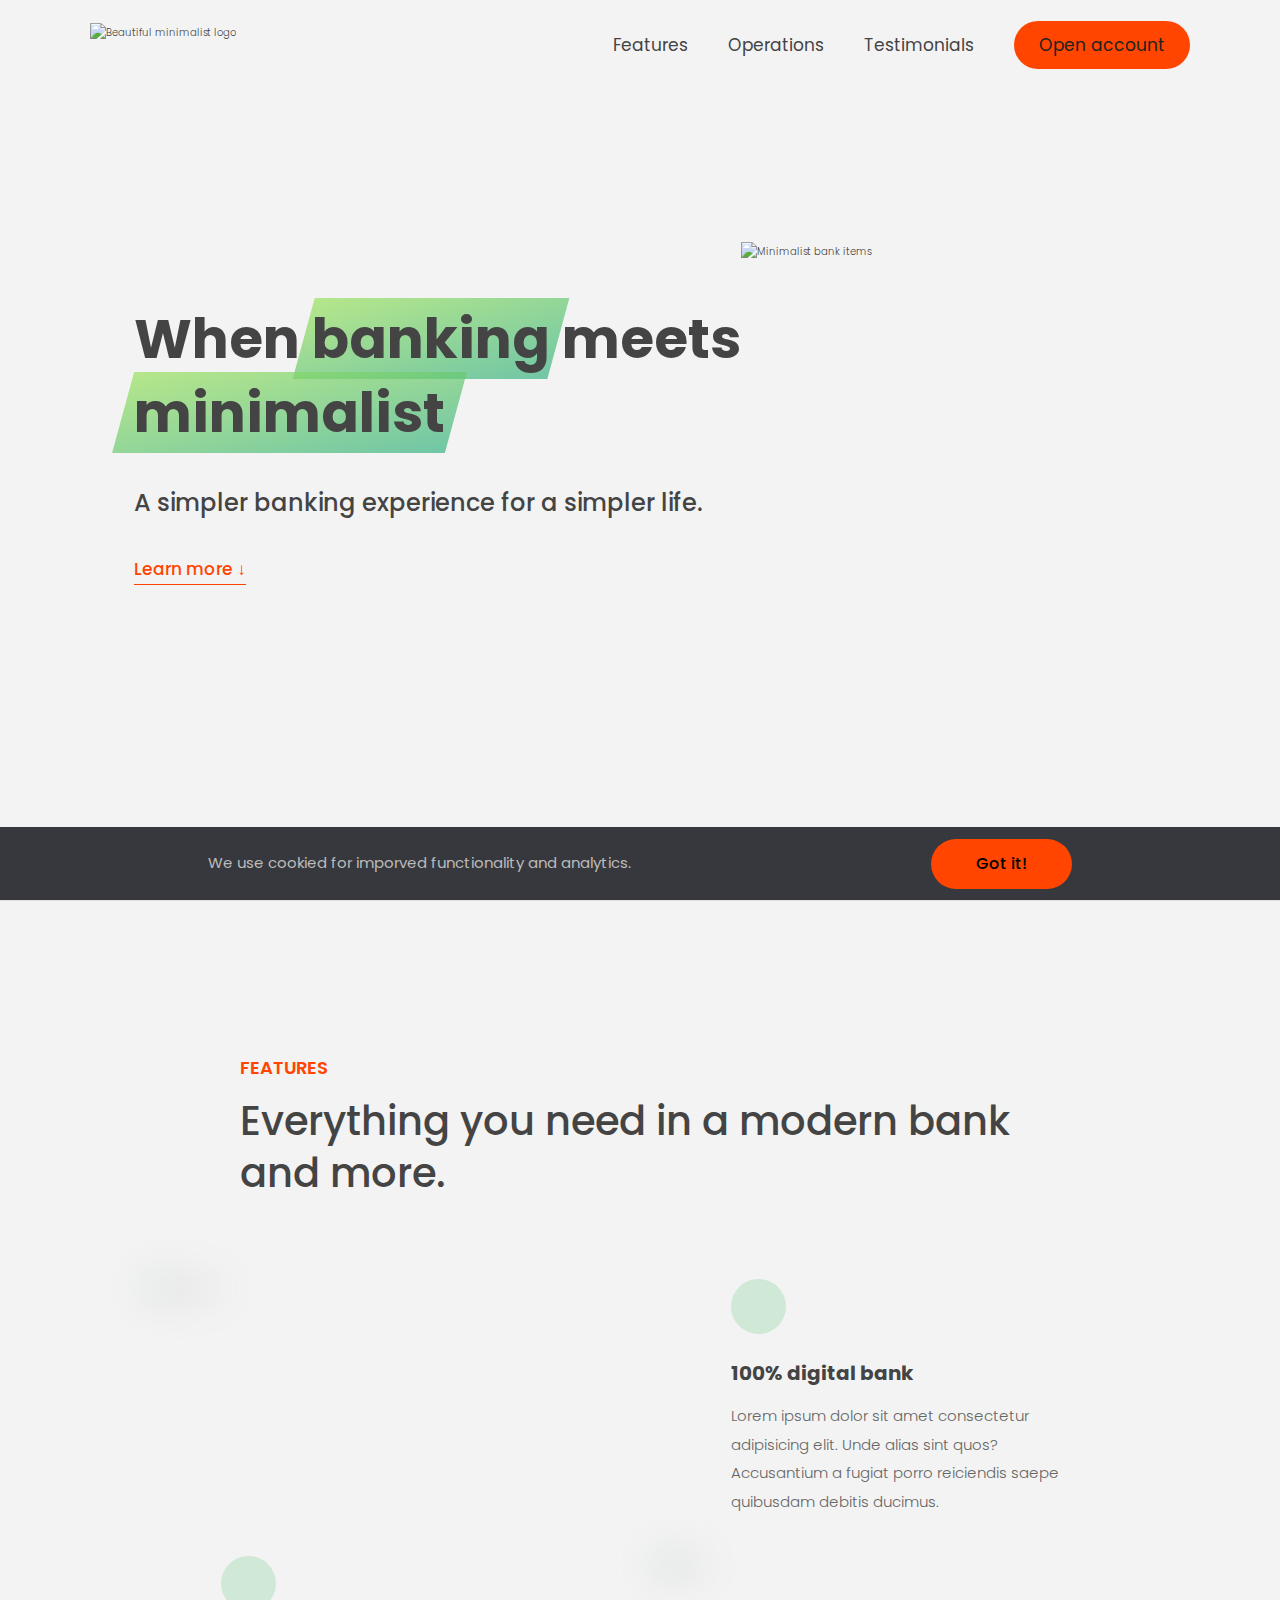
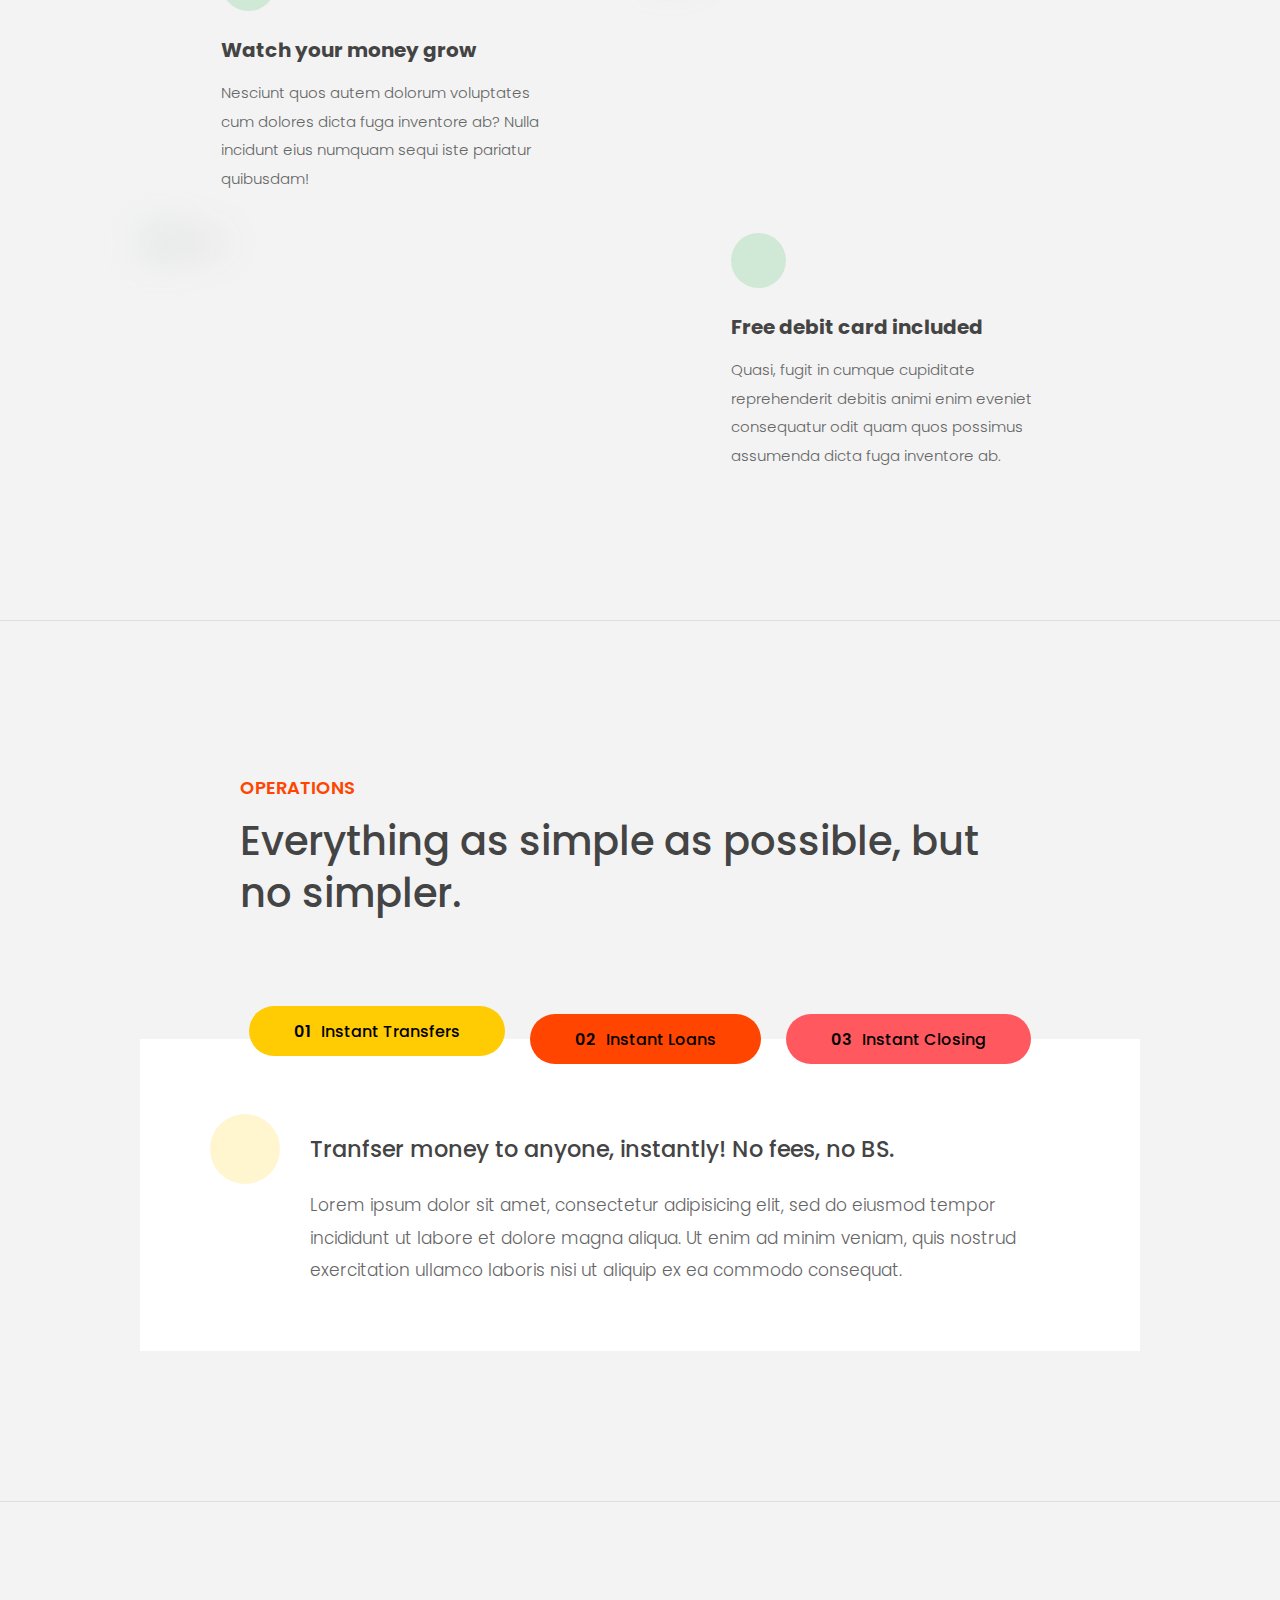
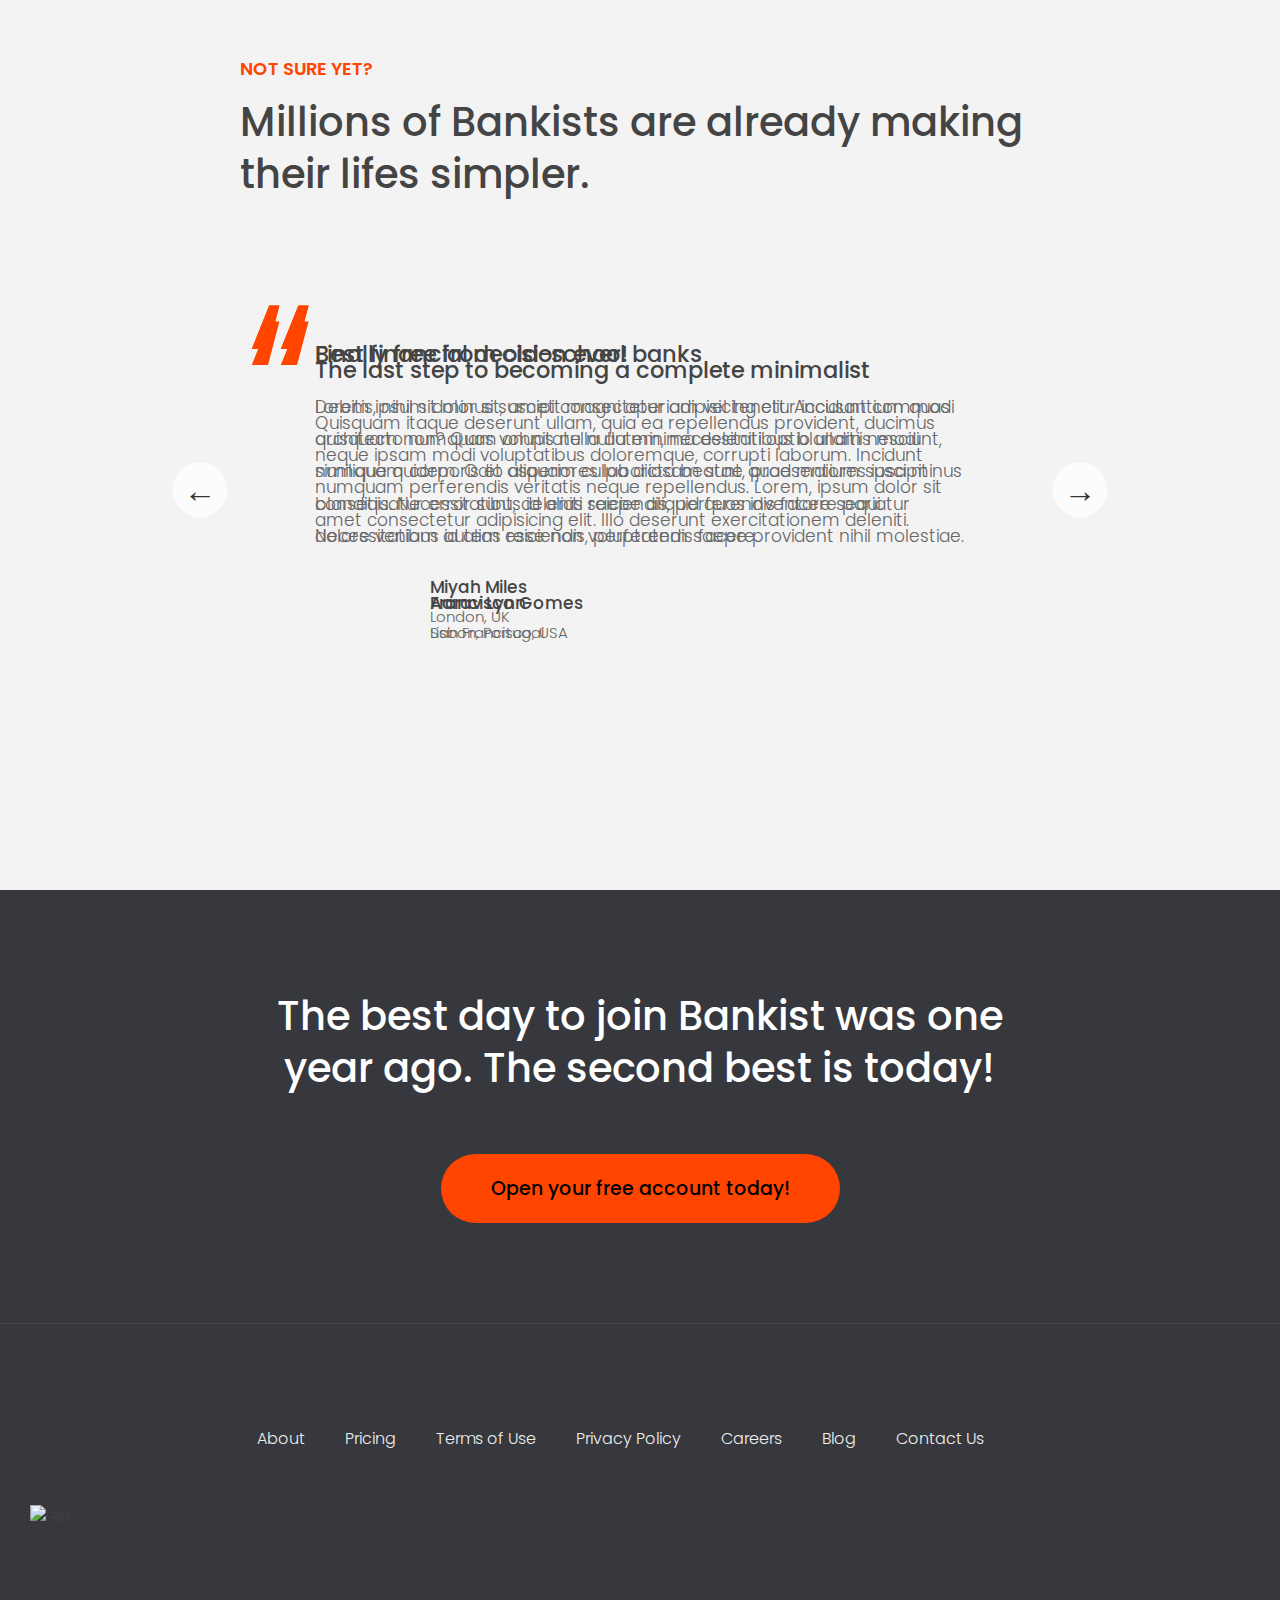
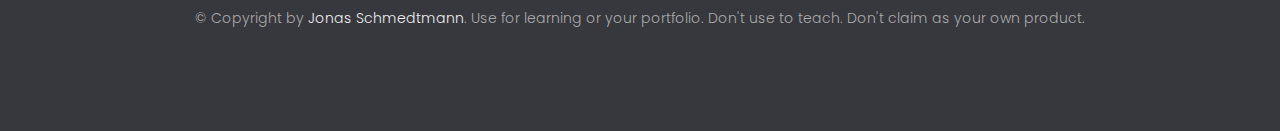
==== Bankist/index.html @ 17b76448 "Added new files" ====
<!DOCTYPE html>
<html lang="en">
  <head>
    <meta charset="UTF-8" />
    <meta name="viewport" content="width=device-width, initial-scale=1.0" />
    <meta http-equiv="X-UA-Compatible" content="ie=edge" />
    <link rel="shortcut icon" type="image/png" href="img/icon.png" />

    <link
      href="https://fonts.googleapis.com/css?family=Poppins:300,400,500,600&display=swap"
      rel="stylesheet"
    />
    <link rel="stylesheet" href="style.css" />
    <title>Bankist | When Banking meets Minimalist</title>
  </head>
  <body>
    <header class="header">
      <nav class="nav">
        <img
          src="img/logo.png"
          alt="Bankist logo"
          class="nav__logo"
          id="logo"
        />
        <ul class="nav__links">
          <li class="nav__item">
            <a class="nav__link" href="#section--1">Features</a>
          </li>
          <li class="nav__item">
            <a class="nav__link" href="#section--2">Operations</a>
          </li>
          <li class="nav__item">
            <a class="nav__link" href="#section--3">Testimonials</a>
          </li>
          <li class="nav__item">
            <a class="nav__link nav__link--btn btn--show-modal" href="#"
              >Open account</a
            >
          </li>
        </ul>
      </nav>

      <div class="header__title">
        <h1>
          When
          <!-- Green highlight effect -->
          <span class="highlight">banking</span>
          meets<br />
          <span class="highlight">minimalist</span>
        </h1>
        <h4>A simpler banking experience for a simpler life.</h4>
        <button class="btn--text btn--scroll-to">Learn more &DownArrow;</button>
        <img
          src="img/hero.png"
          class="header__img"
          alt="Minimalist bank items"
        />
      </div>
    </header>

    <section class="section" id="section--1">
      <div class="section__title">
        <h2 class="section__description">Features</h2>
        <h3 class="section__header">
          Everything you need in a modern bank and more.
        </h3>
      </div>

      <div class="features">
        <img
          src="img/digital-lazy.jpg"
          data-src="img/digital.jpg"
          alt="Computer"
          class="features__img lazy-img"
        />
        <div class="features__feature">
          <div class="features__icon">
            <svg>
              <use xlink:href="img/icons.svg#icon-monitor"></use>
            </svg>
          </div>
          <h5 class="features__header">100% digital bank</h5>
          <p>
            Lorem ipsum dolor sit amet consectetur adipisicing elit. Unde alias
            sint quos? Accusantium a fugiat porro reiciendis saepe quibusdam
            debitis ducimus.
          </p>
        </div>

        <div class="features__feature">
          <div class="features__icon">
            <svg>
              <use xlink:href="img/icons.svg#icon-trending-up"></use>
            </svg>
          </div>
          <h5 class="features__header">Watch your money grow</h5>
          <p>
            Nesciunt quos autem dolorum voluptates cum dolores dicta fuga
            inventore ab? Nulla incidunt eius numquam sequi iste pariatur
            quibusdam!
          </p>
        </div>
        <img
          src="img/grow-lazy.jpg"
          data-src="img/grow.jpg"
          alt="Plant"
          class="features__img lazy-img"
        />

        <img
          src="img/card-lazy.jpg"
          data-src="img/card.jpg"
          alt="Credit card"
          class="features__img lazy-img"
        />
        <div class="features__feature">
          <div class="features__icon">
            <svg>
              <use xlink:href="img/icons.svg#icon-credit-card"></use>
            </svg>
          </div>
          <h5 class="features__header">Free debit card included</h5>
          <p>
            Quasi, fugit in cumque cupiditate reprehenderit debitis animi enim
            eveniet consequatur odit quam quos possimus assumenda dicta fuga
            inventore ab.
          </p>
        </div>
      </div>
    </section>

    <section class="section" id="section--2">
      <div class="section__title">
        <h2 class="section__description">Operations</h2>
        <h3 class="section__header">
          Everything as simple as possible, but no simpler.
        </h3>
      </div>

      <div class="operations">
        <div class="operations__tab-container">
          <button
            class="
              btn
              operations__tab operations__tab--1 operations__tab--active
            "
            data-tab="1"
          >
            <span>01</span>Instant Transfers
          </button>
          <button class="btn operations__tab operations__tab--2" data-tab="2">
            <span>02</span>Instant Loans
          </button>
          <button class="btn operations__tab operations__tab--3" data-tab="3">
            <span>03</span>Instant Closing
          </button>
        </div>
        <div
          class="
            operations__content
            operations__content--1
            operations__content--active
          "
        >
          <div class="operations__icon operations__icon--1">
            <svg>
              <use xlink:href="img/icons.svg#icon-upload"></use>
            </svg>
          </div>
          <h5 class="operations__header">
            Tranfser money to anyone, instantly! No fees, no BS.
          </h5>
          <p>
            Lorem ipsum dolor sit amet, consectetur adipisicing elit, sed do
            eiusmod tempor incididunt ut labore et dolore magna aliqua. Ut enim
            ad minim veniam, quis nostrud exercitation ullamco laboris nisi ut
            aliquip ex ea commodo consequat.
          </p>
        </div>

        <div class="operations__content operations__content--2">
          <div class="operations__icon operations__icon--2">
            <svg>
              <use xlink:href="img/icons.svg#icon-home"></use>
            </svg>
          </div>
          <h5 class="operations__header">
            Buy a home or make your dreams come true, with instant loans.
          </h5>
          <p>
            Duis aute irure dolor in reprehenderit in voluptate velit esse
            cillum dolore eu fugiat nulla pariatur. Excepteur sint occaecat
            cupidatat non proident, sunt in culpa qui officia deserunt mollit
            anim id est laborum.
          </p>
        </div>
        <div class="operations__content operations__content--3">
          <div class="operations__icon operations__icon--3">
            <svg>
              <use xlink:href="img/icons.svg#icon-user-x"></use>
            </svg>
          </div>
          <h5 class="operations__header">
            No longer need your account? No problem! Close it instantly.
          </h5>
          <p>
            Excepteur sint occaecat cupidatat non proident, sunt in culpa qui
            officia deserunt mollit anim id est laborum. Ut enim ad minim
            veniam, quis nostrud exercitation ullamco laboris nisi ut aliquip ex
            ea commodo consequat.
          </p>
        </div>
      </div>
    </section>

    <section class="section" id="section--3">
      <div class="section__title section__title--testimonials">
        <h2 class="section__description">Not sure yet?</h2>
        <h3 class="section__header">
          Millions of Bankists are already making their lifes simpler.
        </h3>
      </div>

      <div class="slider">
        <div class="slide slide--1">
          <div class="testimonial">
            <h5 class="testimonial__header">Best financial decision ever!</h5>
            <blockquote class="testimonial__text">
              Lorem ipsum dolor sit, amet consectetur adipisicing elit.
              Accusantium quas quisquam non? Quas voluptate nulla minima
              deleniti optio ullam nesciunt, numquam corporis et asperiores
              laboriosam sunt, praesentium suscipit blanditiis. Necessitatibus
              id alias reiciendis, perferendis facere pariatur dolore veniam
              autem esse non voluptatem saepe provident nihil molestiae.
            </blockquote>
            <address class="testimonial__author">
              <img src="img/user-1.jpg" alt="" class="testimonial__photo" />
              <h6 class="testimonial__name">Aarav Lynn</h6>
              <p class="testimonial__location">San Francisco, USA</p>
            </address>
          </div>
        </div>

        <div class="slide slide--2">
          <div class="testimonial">
            <h5 class="testimonial__header">
              The last step to becoming a complete minimalist
            </h5>
            <blockquote class="testimonial__text">
              Quisquam itaque deserunt ullam, quia ea repellendus provident,
              ducimus neque ipsam modi voluptatibus doloremque, corrupti
              laborum. Incidunt numquam perferendis veritatis neque repellendus.
              Lorem, ipsum dolor sit amet consectetur adipisicing elit. Illo
              deserunt exercitationem deleniti.
            </blockquote>
            <address class="testimonial__author">
              <img src="img/user-2.jpg" alt="" class="testimonial__photo" />
              <h6 class="testimonial__name">Miyah Miles</h6>
              <p class="testimonial__location">London, UK</p>
            </address>
          </div>
        </div>

        <div class="slide slide--3">
          <div class="testimonial">
            <h5 class="testimonial__header">
              Finally free from old-school banks
            </h5>
            <blockquote class="testimonial__text">
              Debitis, nihil sit minus suscipit magni aperiam vel tenetur
              incidunt commodi architecto numquam omnis nulla autem,
              necessitatibus blanditiis modi similique quidem. Odio aliquam
              culpa dicta beatae quod maiores ipsa minus consequatur error sunt,
              deleniti saepe aliquid quos inventore sequi. Necessitatibus id
              alias reiciendis, perferendis facere.
            </blockquote>
            <address class="testimonial__author">
              <img src="img/user-3.jpg" alt="" class="testimonial__photo" />
              <h6 class="testimonial__name">Francisco Gomes</h6>
              <p class="testimonial__location">Lisbon, Portugal</p>
            </address>
          </div>
        </div>

        <!-- <div class="slide"><img src="img/img-1.jpg" alt="Photo 1" /></div>
        <div class="slide"><img src="img/img-2.jpg" alt="Photo 2" /></div>
        <div class="slide"><img src="img/img-3.jpg" alt="Photo 3" /></div>
        <div class="slide"><img src="img/img-4.jpg" alt="Photo 4" /></div> -->
        <button class="slider__btn slider__btn--left">&larr;</button>
        <button class="slider__btn slider__btn--right">&rarr;</button>
        <div class="dots"></div>
      </div>
    </section>

    <section class="section section--sign-up">
      <div class="section__title">
        <h3 class="section__header">
          The best day to join Bankist was one year ago. The second best is
          today!
        </h3>
      </div>
      <button class="btn btn--show-modal">Open your free account today!</button>
    </section>

    <footer class="footer">
      <ul class="footer__nav">
        <li class="footer__item">
          <a class="footer__link" href="#">About</a>
        </li>
        <li class="footer__item">
          <a class="footer__link" href="#">Pricing</a>
        </li>
        <li class="footer__item">
          <a class="footer__link" href="#">Terms of Use</a>
        </li>
        <li class="footer__item">
          <a class="footer__link" href="#">Privacy Policy</a>
        </li>
        <li class="footer__item">
          <a class="footer__link" href="#">Careers</a>
        </li>
        <li class="footer__item">
          <a class="footer__link" href="#">Blog</a>
        </li>
        <li class="footer__item">
          <a class="footer__link" href="#">Contact Us</a>
        </li>
      </ul>
      <img src="img/icon.png" alt="Logo" class="footer__logo" />
      <p class="footer__copyright">
        &copy; Copyright by
        <a
          class="footer__link twitter-link"
          target="_blank"
          href="https://twitter.com/jonasschmedtman"
          >Jonas Schmedtmann</a
        >. Use for learning or your portfolio. Don't use to teach. Don't claim
        as your own product.
      </p>
    </footer>

    <div class="modal hidden">
      <button class="btn--close-modal">&times;</button>
      <h2 class="modal__header">
        Open your bank account <br />
        in just <span class="highlight">5 minutes</span>
      </h2>
      <form class="modal__form">
        <label>First Name</label>
        <input type="text" />
        <label>Last Name</label>
        <input type="text" />
        <label>Email Address</label>
        <input type="email" />
        <button class="btn">Next step &rarr;</button>
      </form>
    </div>
    <div class="overlay hidden"></div>

    <script src="script.js"></script>
  </body>
</html>
---- Bankist/style.css ----
:root {
  --color-primary: #5ec576;
  --color-secondary: #ffcb03;
  --color-tertiary: #ff585f;
  --color-primary-darker: #4bbb7d;
  --color-secondary-darker: #ffbb00;
  --color-tertiary-darker: #fd424b;
  --color-primary-opacity: #5ec5763a;
  --color-secondary-opacity: #ffcd0331;
  --color-tertiary-opacity: #ff58602d;
  --gradient-primary: linear-gradient(to top left, #39b385, #9be15d);
  --gradient-secondary: linear-gradient(to top left, #ffb003, #ffcb03);
}

* {
  margin: 0;
  padding: 0;
  box-sizing: inherit;
}

html {
  font-size: 62.5%;
  box-sizing: border-box;
}

body {
  font-family: "Poppins", sans-serif;
  font-weight: 300;
  color: #444;
  line-height: 1.9;
  background-color: #f3f3f3;
}

/* GENERAL ELEMENTS */
.section {
  padding: 15rem 3rem;
  border-top: 1px solid #ddd;

  transition: transform 1s, opacity 1s;
}

.section--hidden {
  opacity: 0;
  transform: translateY(8rem);
}

.section__title {
  max-width: 80rem;
  margin: 0 auto 8rem auto;
}

.section__description {
  font-size: 1.8rem;
  font-weight: 600;
  text-transform: uppercase;
  color: var(--color-primary);
  margin-bottom: 1rem;
}

.section__header {
  font-size: 4rem;
  line-height: 1.3;
  font-weight: 500;
}

.btn {
  display: inline-block;
  background-color: var(--color-primary);
  font-size: 1.6rem;
  font-family: inherit;
  font-weight: 500;
  border: none;
  padding: 1.25rem 4.5rem;
  border-radius: 10rem;
  cursor: pointer;
  transition: all 0.3s;
}

.btn:hover {
  background-color: var(--color-primary-darker);
}

.btn--text {
  display: inline-block;
  background: none;
  font-size: 1.7rem;
  font-family: inherit;
  font-weight: 500;
  color: var(--color-primary);
  border: none;
  border-bottom: 1px solid currentColor;
  padding-bottom: 2px;
  cursor: pointer;
  transition: all 0.3s;
}

p {
  color: #666;
}

/* This is BAD for accessibility! Don't do in the real world! */
button:focus {
  outline: none;
}

img {
  transition: filter 0.5s;
}

.lazy-img {
  filter: blur(20px);
}

/* NAVIGATION */
.nav {
  display: flex;
  justify-content: space-between;
  align-items: center;
  height: 9rem;
  width: 100%;
  padding: 0 6rem;
  z-index: 100;
}

/* nav and stickly class at the same time */
.nav.sticky {
  position: fixed;
  background-color: rgba(255, 255, 255, 0.95);
}

.nav__logo {
  height: 4.5rem;
  transition: all 0.3s;
}

.nav__links {
  display: flex;
  align-items: center;
  list-style: none;
}

.nav__item {
  margin-left: 4rem;
}

.nav__link:link,
.nav__link:visited {
  font-size: 1.7rem;
  font-weight: 400;
  color: inherit;
  text-decoration: none;
  display: block;
  transition: all 0.3s;
}

.nav__link--btn:link,
.nav__link--btn:visited {
  padding: 0.8rem 2.5rem;
  border-radius: 3rem;
  background-color: var(--color-primary);
  color: #222;
}

.nav__link--btn:hover,
.nav__link--btn:active {
  color: inherit;
  background-color: var(--color-primary-darker);
  color: #333;
}

/* HEADER */
.header {
  padding: 0 3rem;
  height: 100vh;
  display: flex;
  flex-direction: column;
  align-items: center;
}

.header__title {
  flex: 1;

  max-width: 115rem;
  display: grid;
  grid-template-columns: 3fr 2fr;
  row-gap: 3rem;
  align-content: center;
  justify-content: center;

  align-items: start;
  justify-items: start;
}

h1 {
  font-size: 5.5rem;
  line-height: 1.35;
}

h4 {
  font-size: 2.4rem;
  font-weight: 500;
}

.header__img {
  width: 100%;
  grid-column: 2 / 3;
  grid-row: 1 / span 4;
  transform: translateY(-6rem);
}

.highlight {
  position: relative;
}

.highlight::after {
  display: block;
  content: "";
  position: absolute;
  bottom: 0;
  left: 0;
  height: 100%;
  width: 100%;
  z-index: -1;
  opacity: 0.7;
  transform: scale(1.07, 1.05) skewX(-15deg);
  background-image: var(--gradient-primary);
}

/* FEATURES */
.features {
  display: grid;
  grid-template-columns: 1fr 1fr;
  gap: 4rem;
  margin: 0 12rem;
}

.features__img {
  width: 100%;
}

.features__feature {
  align-self: center;
  justify-self: center;
  width: 70%;
  font-size: 1.5rem;
}

.features__icon {
  display: flex;
  align-items: center;
  justify-content: center;
  background-color: var(--color-primary-opacity);
  height: 5.5rem;
  width: 5.5rem;
  border-radius: 50%;
  margin-bottom: 2rem;
}

.features__icon svg {
  height: 2.5rem;
  width: 2.5rem;
  fill: var(--color-primary);
}

.features__header {
  font-size: 2rem;
  margin-bottom: 1rem;
}

/* OPERATIONS */
.operations {
  max-width: 100rem;
  margin: 12rem auto 0 auto;

  background-color: #fff;
}

.operations__tab-container {
  display: flex;
  justify-content: center;
}

.operations__tab {
  margin-right: 2.5rem;
  transform: translateY(-50%);
}

.operations__tab span {
  margin-right: 1rem;
  font-weight: 600;
  display: inline-block;
}

.operations__tab--1 {
  background-color: var(--color-secondary);
}

.operations__tab--1:hover {
  background-color: var(--color-secondary-darker);
}

.operations__tab--3 {
  background-color: var(--color-tertiary);
  margin: 0;
}

.operations__tab--3:hover {
  background-color: var(--color-tertiary-darker);
}

.operations__tab--active {
  transform: translateY(-66%);
}

.operations__content {
  display: none;

  /* JUST PRESENTATIONAL */
  font-size: 1.7rem;
  padding: 2.5rem 7rem 6.5rem 7rem;
}

.operations__content--active {
  display: grid;
  grid-template-columns: 7rem 1fr;
  column-gap: 3rem;
  row-gap: 0.5rem;
}

.operations__header {
  font-size: 2.25rem;
  font-weight: 500;
  align-self: center;
}

.operations__icon {
  display: flex;
  align-items: center;
  justify-content: center;
  height: 7rem;
  width: 7rem;
  border-radius: 50%;
}

.operations__icon svg {
  height: 2.75rem;
  width: 2.75rem;
}

.operations__content p {
  grid-column: 2;
}

.operations__icon--1 {
  background-color: var(--color-secondary-opacity);
}
.operations__icon--2 {
  background-color: var(--color-primary-opacity);
}
.operations__icon--3 {
  background-color: var(--color-tertiary-opacity);
}
.operations__icon--1 svg {
  fill: var(--color-secondary-darker);
}
.operations__icon--2 svg {
  fill: var(--color-primary);
}
.operations__icon--3 svg {
  fill: var(--color-tertiary);
}

/* SLIDER */
.slider {
  max-width: 100rem;
  height: 50rem;
  margin: 0 auto;
  position: relative;

  /* IN THE END */
  overflow: hidden;
}

.slide {
  position: absolute;
  top: 0;
  width: 100%;
  height: 50rem;

  display: flex;
  align-items: center;
  justify-content: center;

  /* THIS creates the animation! */
  transition: transform 1s;
}

.slide > img {
  /* Only for images that have different size than slide */
  width: 100%;
  height: 100%;
  object-fit: cover;
}

.slider__btn {
  position: absolute;
  top: 50%;
  z-index: 10;

  border: none;
  background: rgba(255, 255, 255, 0.7);
  font-family: inherit;
  color: #333;
  border-radius: 50%;
  height: 5.5rem;
  width: 5.5rem;
  font-size: 3.25rem;
  cursor: pointer;
}

.slider__btn--left {
  left: 6%;
  transform: translate(-50%, -50%);
}

.slider__btn--right {
  right: 6%;
  transform: translate(50%, -50%);
}

.dots {
  position: absolute;
  bottom: 5%;
  left: 50%;
  transform: translateX(-50%);
  display: flex;
}

.dots__dot {
  border: none;
  background-color: #b9b9b9;
  opacity: 0.7;
  height: 1rem;
  width: 1rem;
  border-radius: 50%;
  margin-right: 1.75rem;
  cursor: pointer;
  transition: all 0.5s;

  /* Only necessary when overlying images */
  /* box-shadow: 0 0.6rem 1.5rem rgba(0, 0, 0, 0.7); */
}

.dots__dot:last-child {
  margin: 0;
}

.dots__dot--active {
  /* background-color: #fff; */
  background-color: #888;
  opacity: 1;
}

/* TESTIMONIALS */
.testimonial {
  width: 65%;
  position: relative;
}

.testimonial::before {
  content: "\201C";
  position: absolute;
  top: -5.7rem;
  left: -6.8rem;
  line-height: 1;
  font-size: 20rem;
  font-family: inherit;
  color: var(--color-primary);
  z-index: -1;
}

.testimonial__header {
  font-size: 2.25rem;
  font-weight: 500;
  margin-bottom: 1.5rem;
}

.testimonial__text {
  font-size: 1.7rem;
  margin-bottom: 3.5rem;
  color: #666;
}

.testimonial__author {
  margin-left: 3rem;
  font-style: normal;

  display: grid;
  grid-template-columns: 6.5rem 1fr;
  column-gap: 2rem;
}

.testimonial__photo {
  grid-row: 1 / span 2;
  width: 6.5rem;
  border-radius: 50%;
}

.testimonial__name {
  font-size: 1.7rem;
  font-weight: 500;
  align-self: end;
  margin: 0;
}

.testimonial__location {
  font-size: 1.5rem;
}

.section__title--testimonials {
  margin-bottom: 4rem;
}

/* SIGNUP */
.section--sign-up {
  background-color: #37383d;
  border-top: none;
  border-bottom: 1px solid #444;
  text-align: center;
  padding: 10rem 3rem;
}

.section--sign-up .section__header {
  color: #fff;
  text-align: center;
}

.section--sign-up .section__title {
  margin-bottom: 6rem;
}

.section--sign-up .btn {
  font-size: 1.9rem;
  padding: 2rem 5rem;
}

/* FOOTER */
.footer {
  padding: 10rem 3rem;
  background-color: #37383d;
}

.footer__nav {
  list-style: none;
  display: flex;
  justify-content: center;
  margin-bottom: 5rem;
}

.footer__item {
  margin-right: 4rem;
}

.footer__link {
  font-size: 1.6rem;
  color: #eee;
  text-decoration: none;
}

.footer__logo {
  height: 5rem;
  display: block;
  margin: 0 auto;
  margin-bottom: 5rem;
}

.footer__copyright {
  font-size: 1.4rem;
  color: #aaa;
  text-align: center;
}

.footer__copyright .footer__link {
  font-size: 1.4rem;
}

/* MODAL WINDOW */
.modal {
  position: fixed;
  top: 50%;
  left: 50%;
  transform: translate(-50%, -50%);
  max-width: 60rem;
  background-color: #f3f3f3;
  padding: 5rem 6rem;
  box-shadow: 0 4rem 6rem rgba(0, 0, 0, 0.3);
  z-index: 1000;
  transition: all 0.5s;
}

.overlay {
  position: fixed;
  top: 0;
  left: 0;
  width: 100%;
  height: 100%;
  background-color: rgba(0, 0, 0, 0.5);
  backdrop-filter: blur(4px);
  z-index: 100;
  transition: all 0.5s;
}

.modal__header {
  font-size: 3.25rem;
  margin-bottom: 4.5rem;
  line-height: 1.5;
}

.modal__form {
  margin: 0 3rem;
  display: grid;
  grid-template-columns: 1fr 2fr;
  align-items: center;
  gap: 2.5rem;
}

.modal__form label {
  font-size: 1.7rem;
  font-weight: 500;
}

.modal__form input {
  font-size: 1.7rem;
  padding: 1rem 1.5rem;
  border: 1px solid #ddd;
  border-radius: 0.5rem;
}

.modal__form button {
  grid-column: 1 / span 2;
  justify-self: center;
  margin-top: 1rem;
}

.btn--close-modal {
  font-family: inherit;
  color: inherit;
  position: absolute;
  top: 0.5rem;
  right: 2rem;
  font-size: 4rem;
  cursor: pointer;
  border: none;
  background: none;
}

.hidden {
  visibility: hidden;
  opacity: 0;
}

/* COOKIE MESSAGE */
.cookie-message {
  display: flex;
  align-items: center;
  justify-content: space-evenly;
  width: 100%;
  background-color: white;
  color: #bbb;
  font-size: 1.5rem;
  font-weight: 400;
}
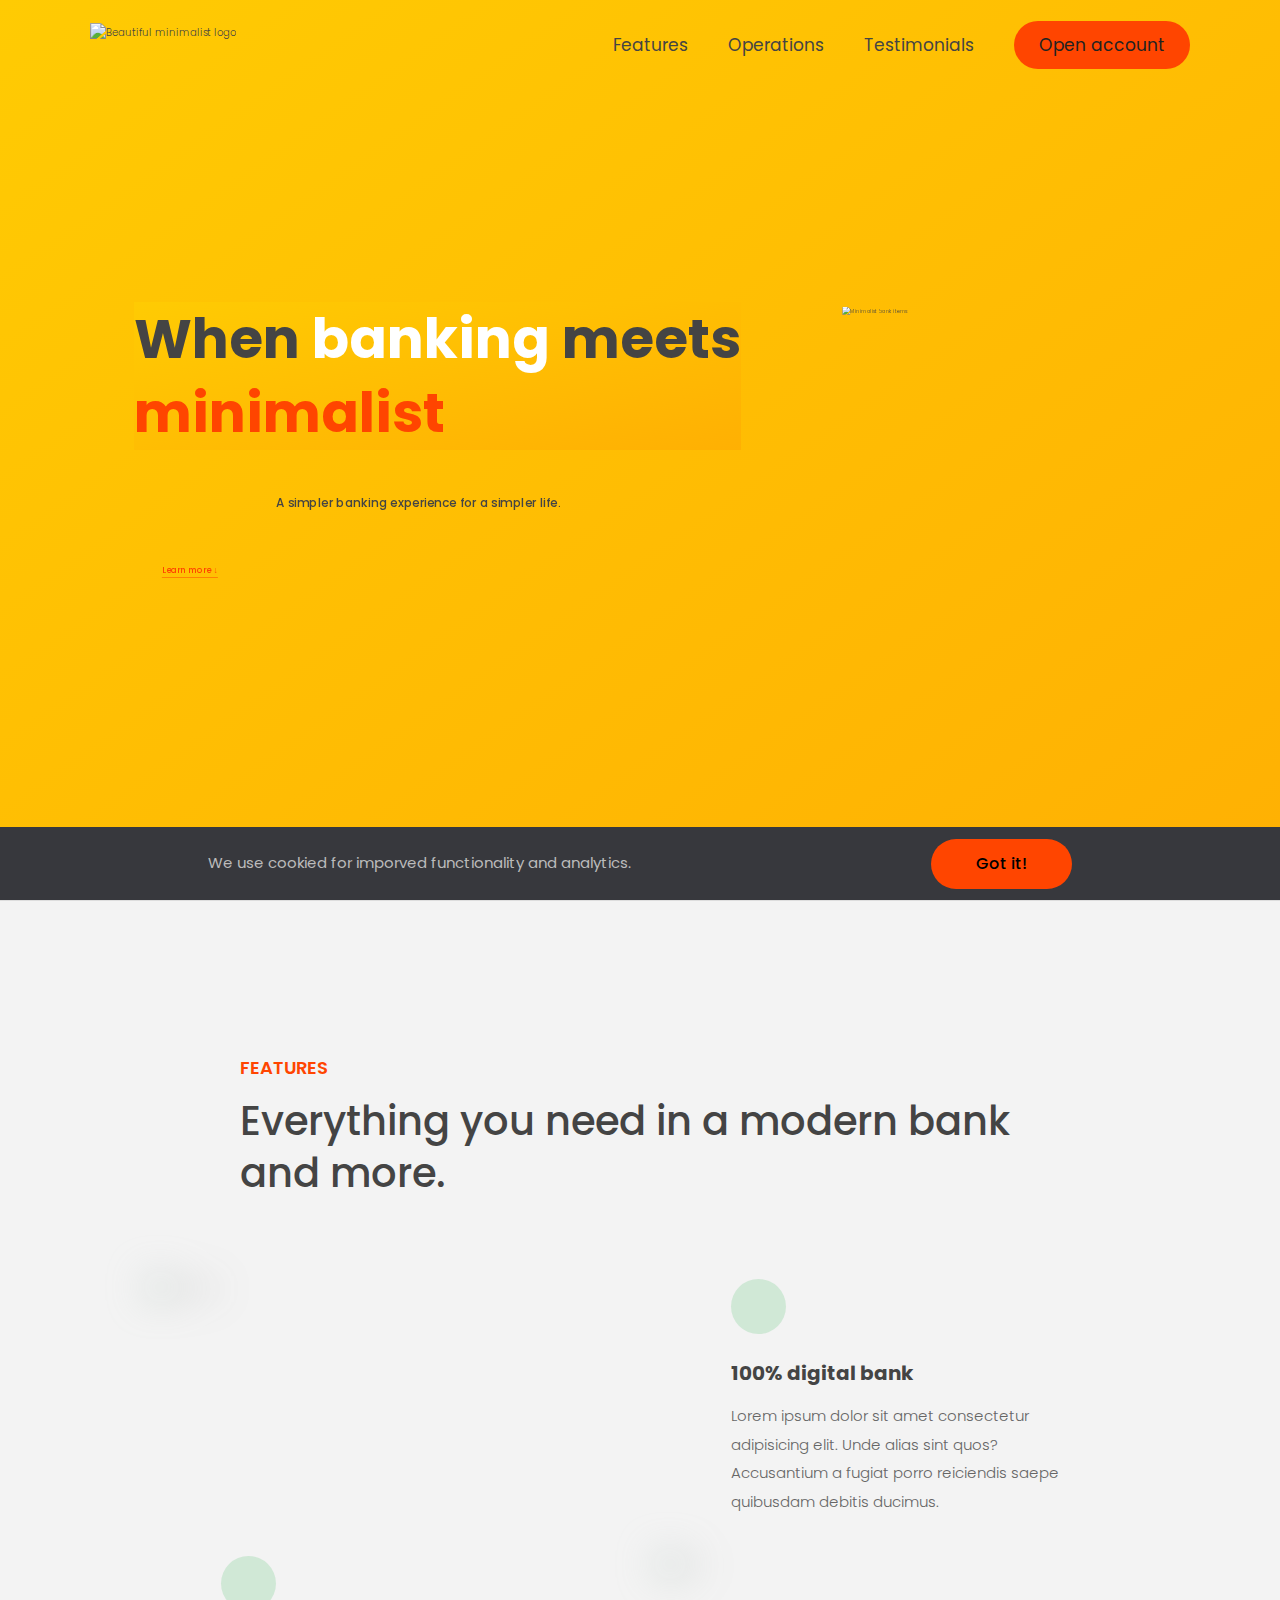
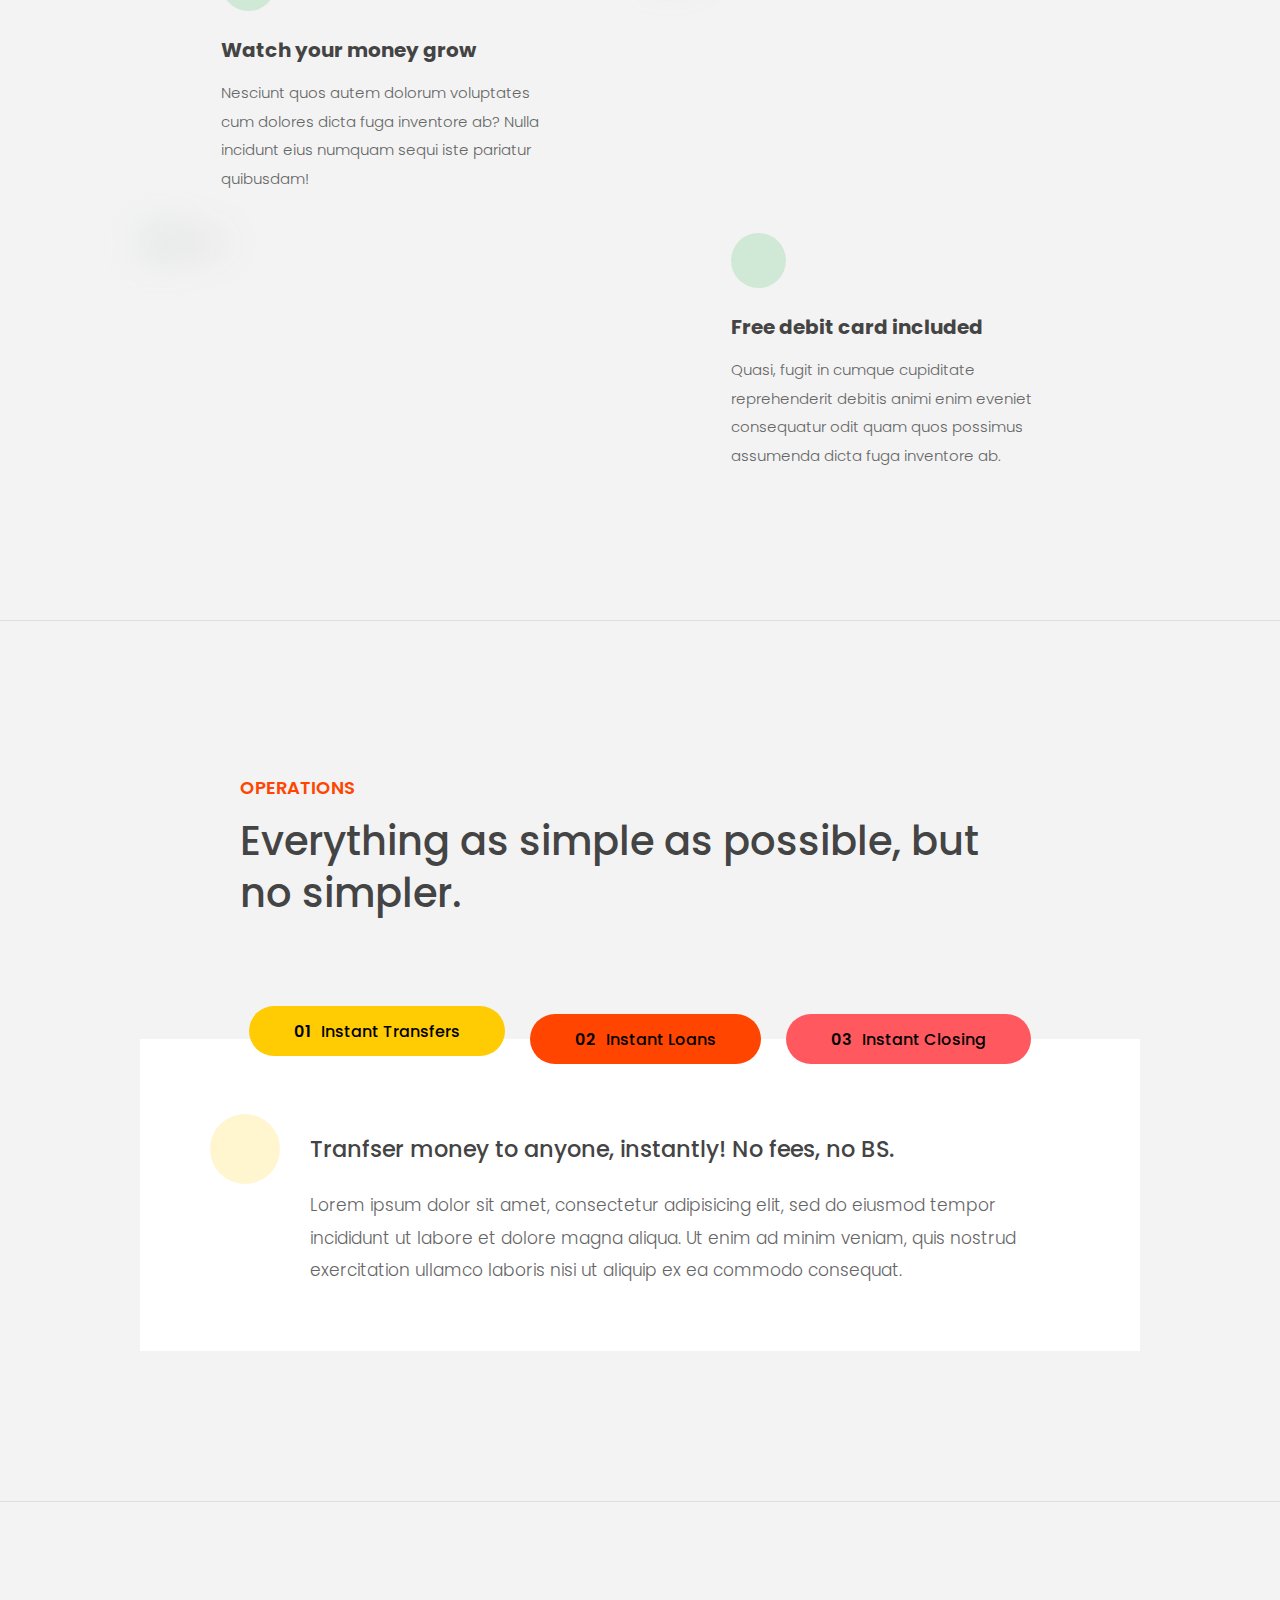
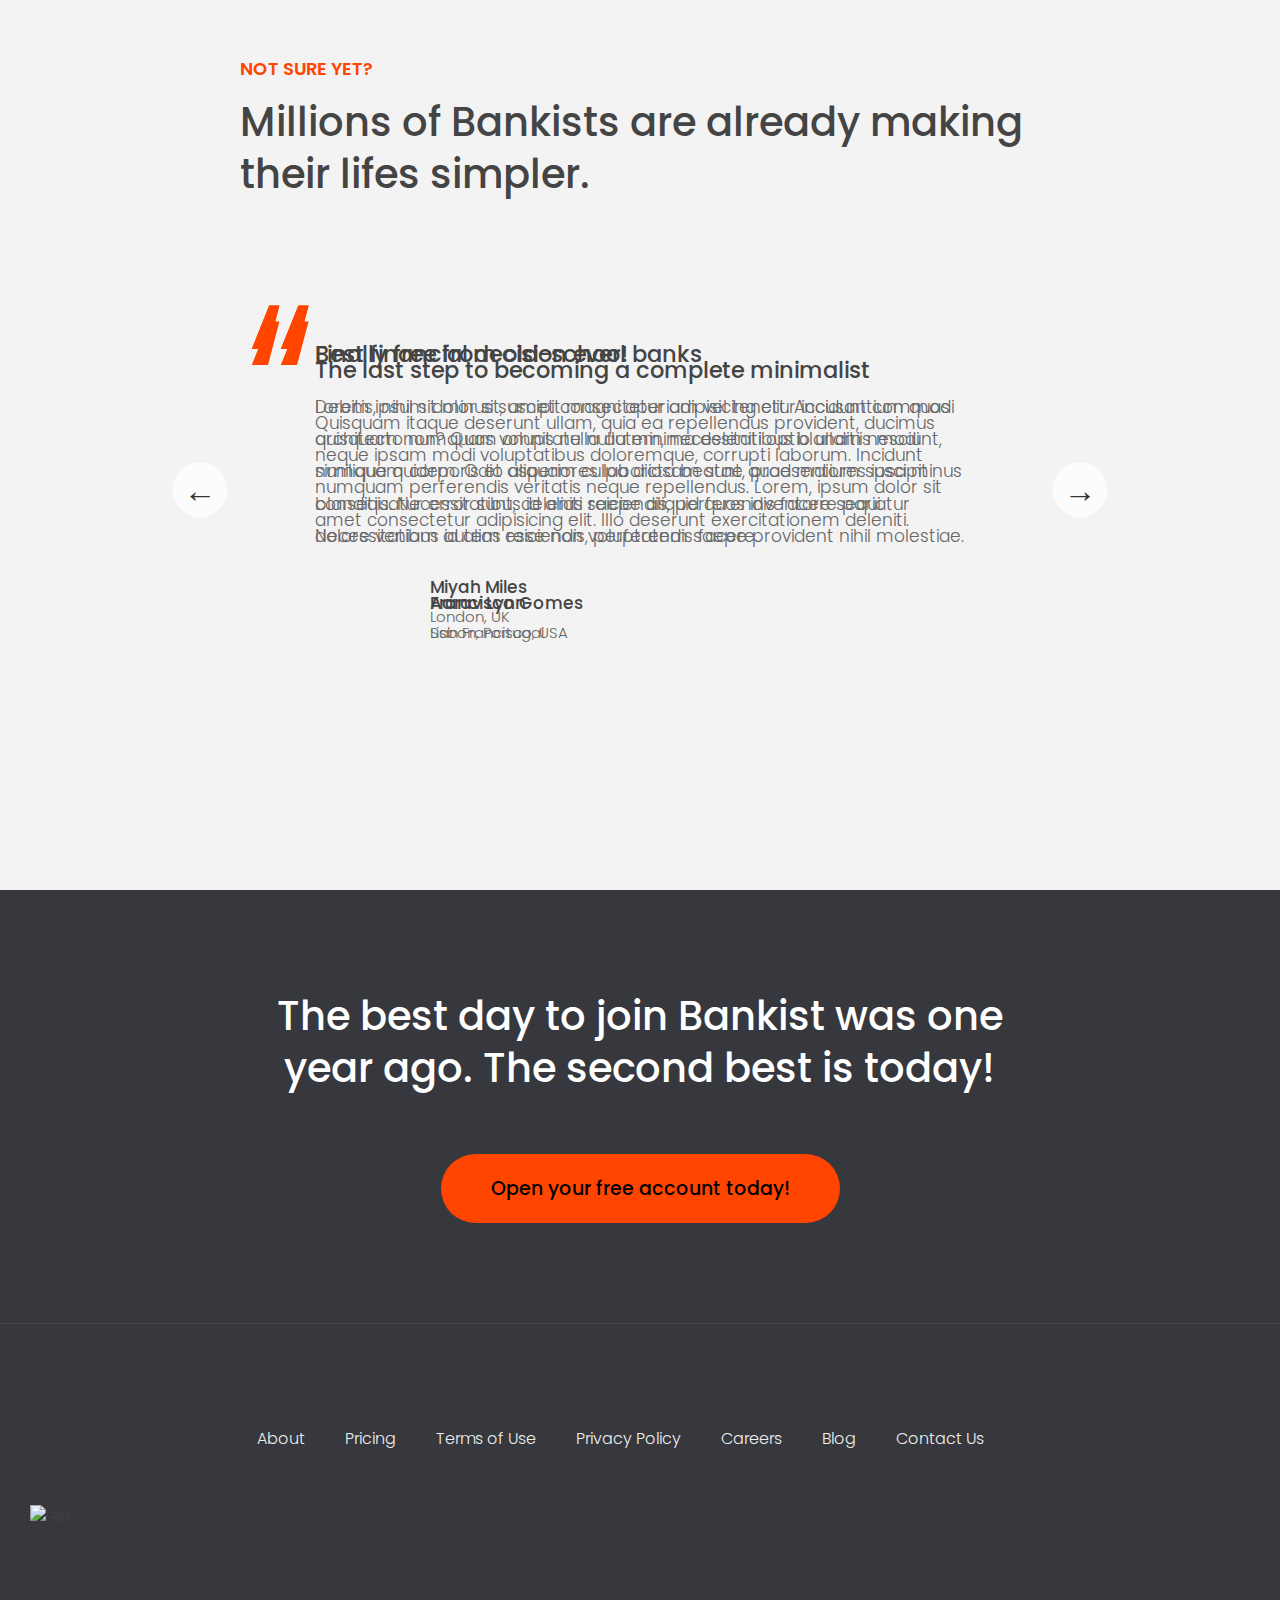
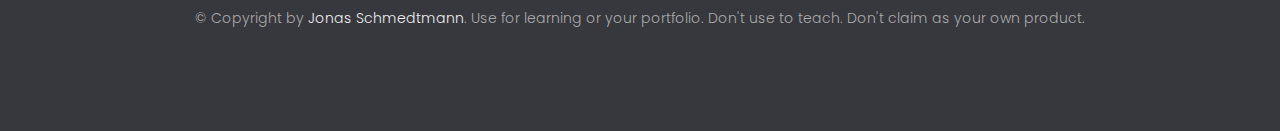
==== commit e6a4bd73: "Added new elements" ====
--- a/Bankist/index.html
+++ b/Bankist/index.html
@@ -41,7 +41,7 @@
       </nav>
 
       <div class="header__title">
-        <h1>
+        <h1 class="Maintext">
           When
           <!-- Green highlight effect -->
           <span class="highlight">banking</span>
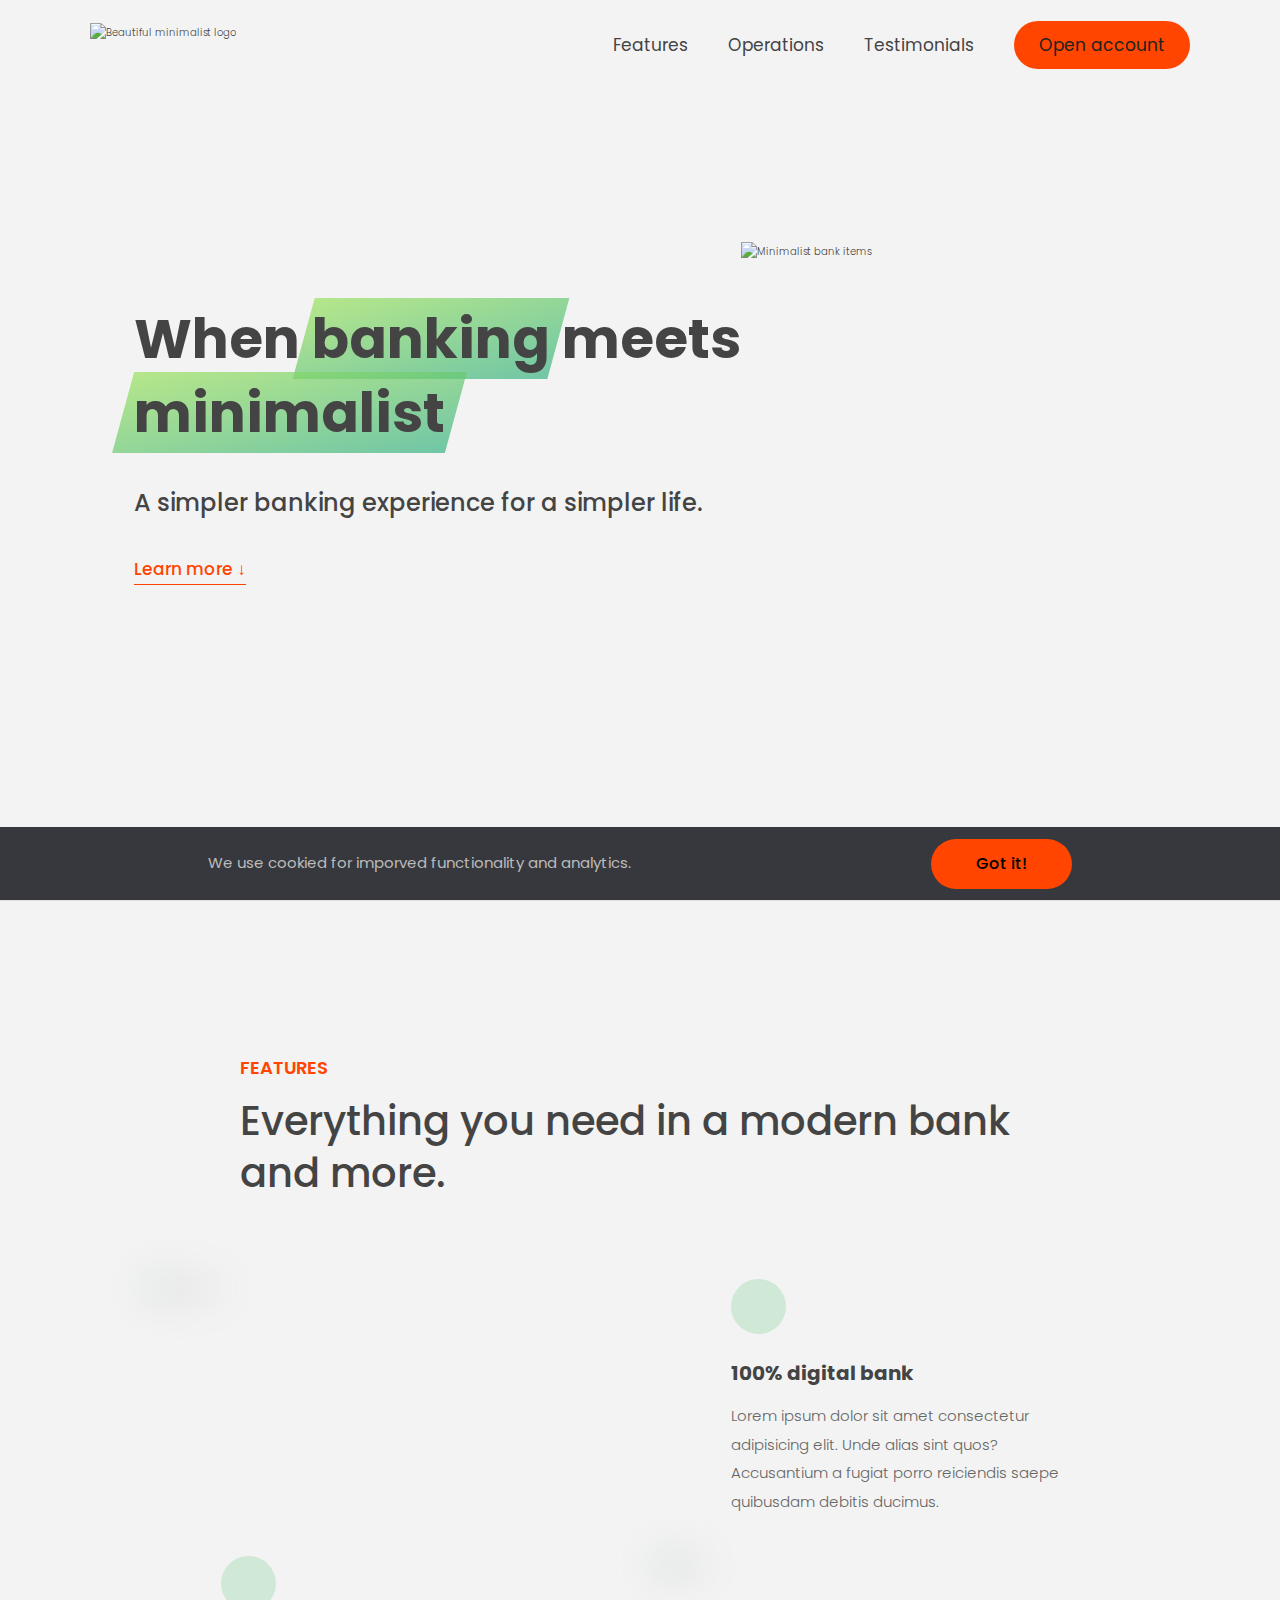
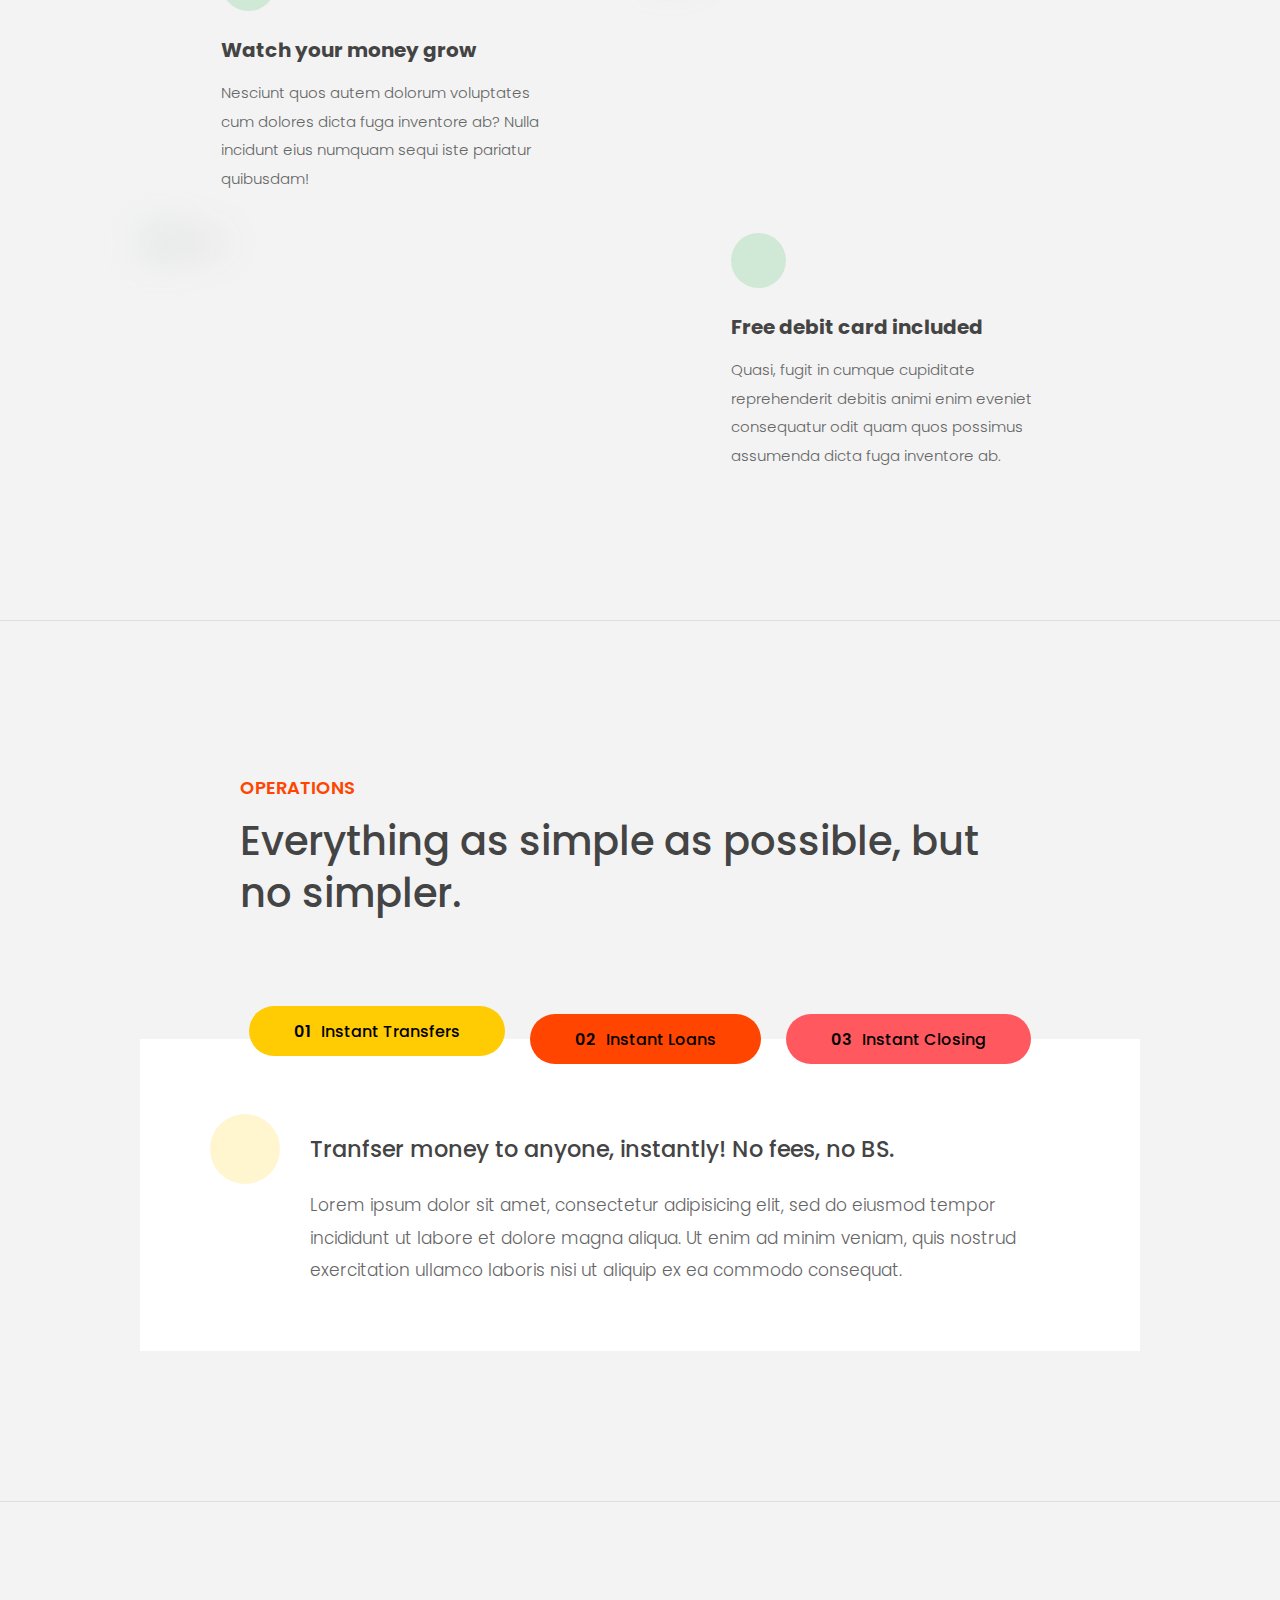
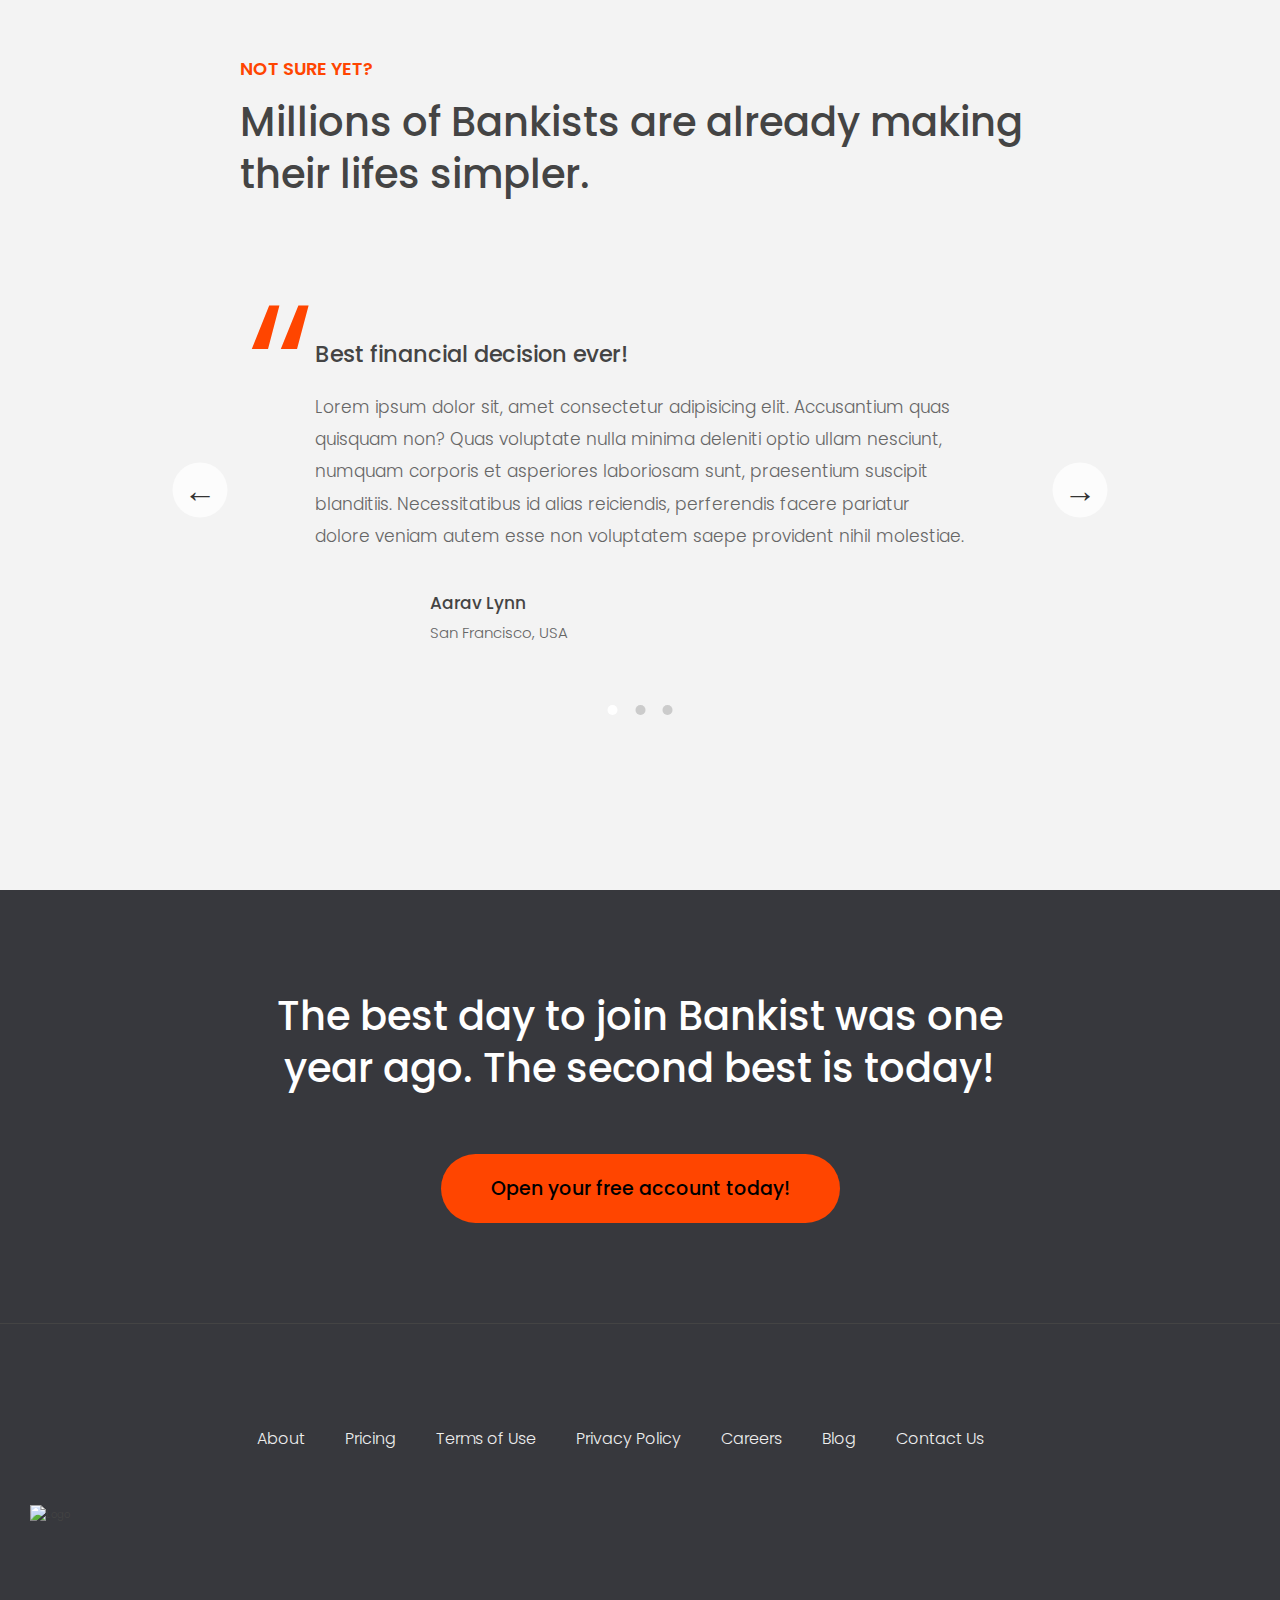
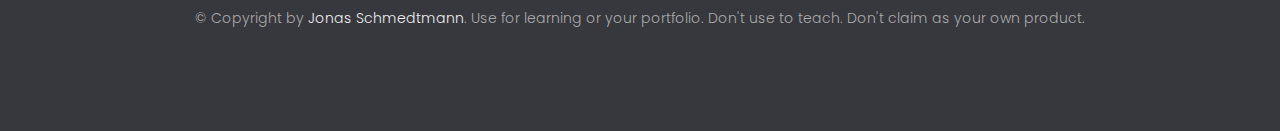
==== commit c4225982: "Added new projects" ====
--- a/Bankist/index.html
+++ b/Bankist/index.html
@@ -281,14 +281,19 @@
             </address>
           </div>
         </div>
-
-        <!-- <div class="slide"><img src="img/img-1.jpg" alt="Photo 1" /></div>
+        <!--
+        <div class="slide"><img src="img/img-1.jpg" alt="Photo 1" /></div>
         <div class="slide"><img src="img/img-2.jpg" alt="Photo 2" /></div>
         <div class="slide"><img src="img/img-3.jpg" alt="Photo 3" /></div>
-        <div class="slide"><img src="img/img-4.jpg" alt="Photo 4" /></div> -->
+        <div class="slide"><img src="img/img-4.jpg" alt="Photo 4" /></div>
+!-->
         <button class="slider__btn slider__btn--left">&larr;</button>
         <button class="slider__btn slider__btn--right">&rarr;</button>
-        <div class="dots"></div>
+        <div class="dots">
+          <button class="dots__dot" data-slide="0"></button>
+          <button class="dots__dot dots__dot--active" data-slide="1"></button>
+          <button class="dots__dot" data-slide="2"></button>
+        </div>
       </div>
     </section>
 
--- a/Bankist/style.css
+++ b/Bankist/style.css
@@ -456,8 +456,8 @@
 }
 
 .dots__dot--active {
-  /* background-color: #fff; */
-  background-color: #888;
+  background-color: #fff;
+  /* background-color: #888;*/
   opacity: 1;
 }
 
